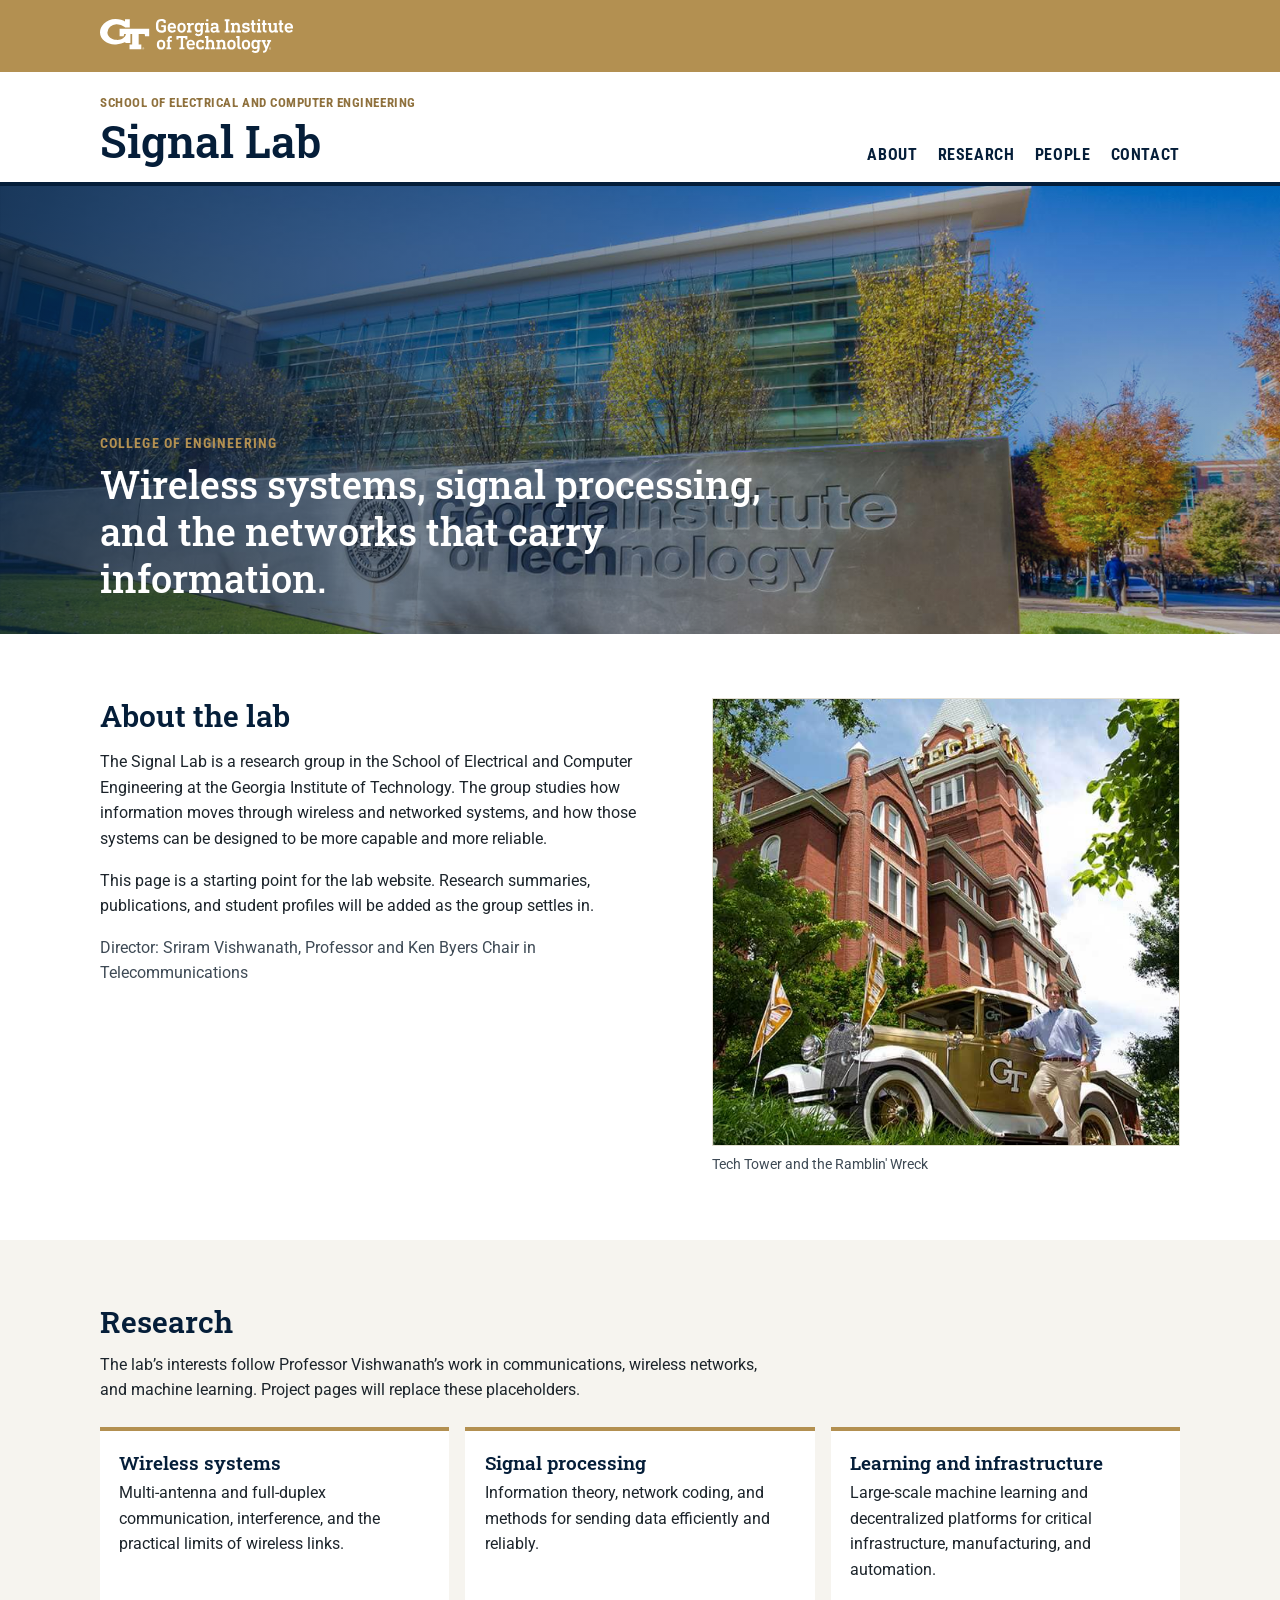
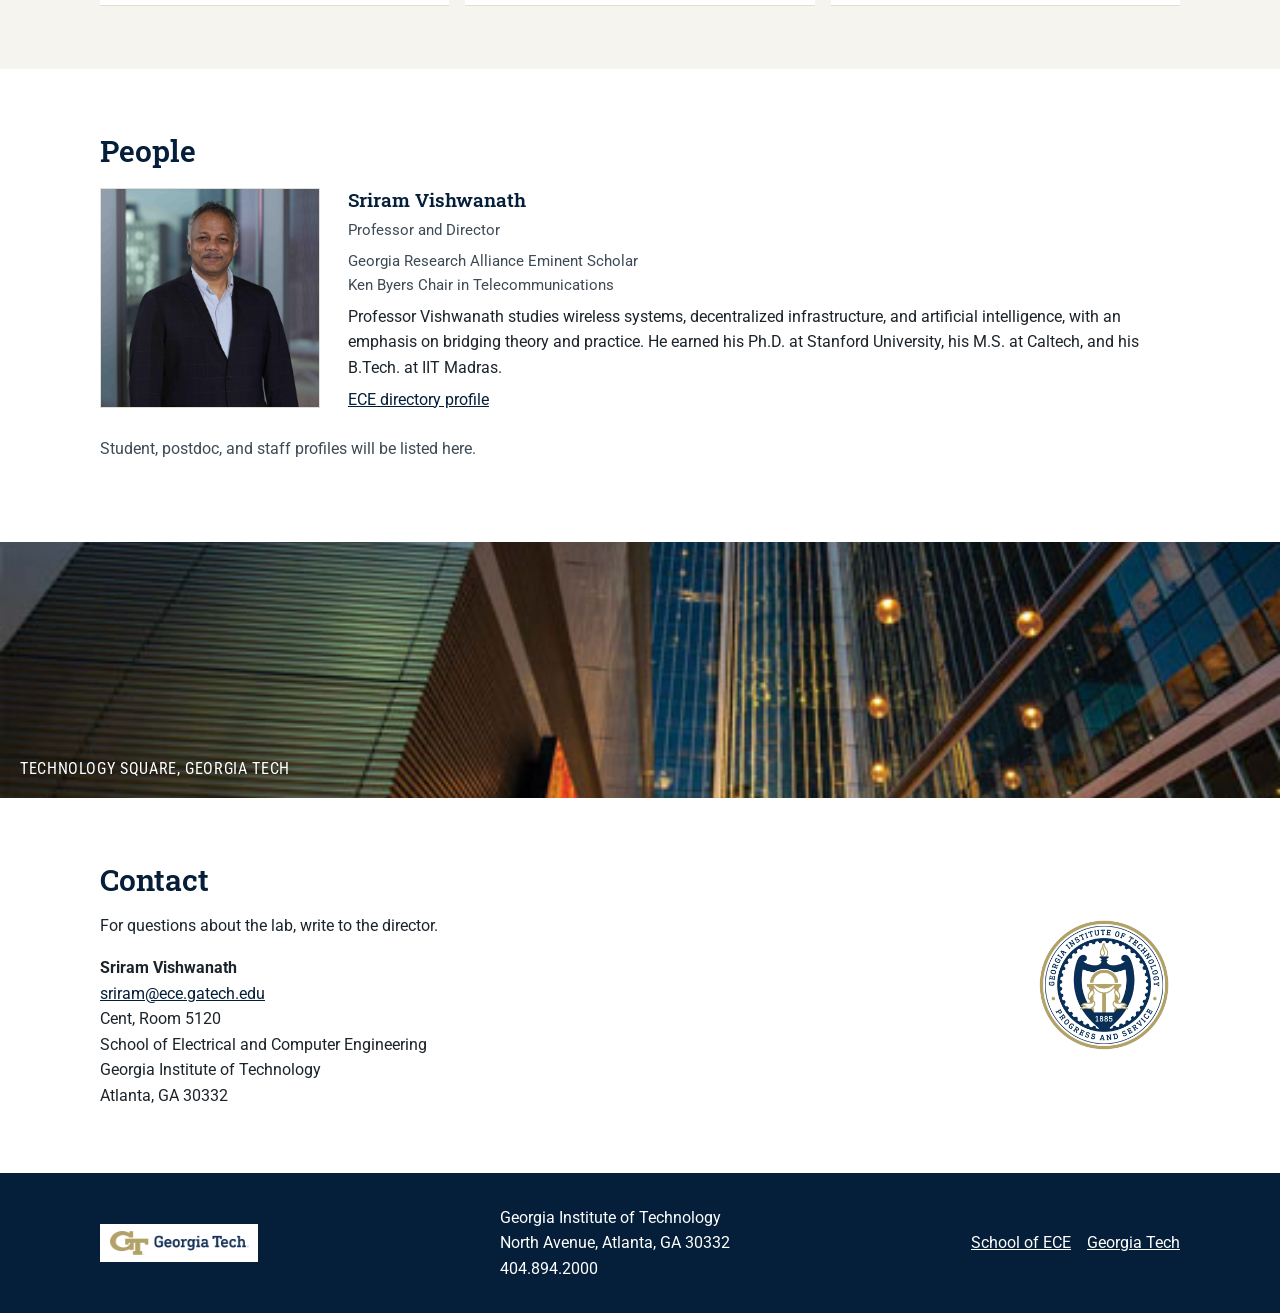
==== index.html @ 6a455de6 "Add a starter Signal Lab site with Georgia Tech branding. Co-authored-by: Cursor <cursoragent@cursor" ====
<!DOCTYPE html>
<html lang="en">
<head>
  <meta charset="utf-8">
  <meta name="viewport" content="width=device-width, initial-scale=1">
  <title>Signal Lab | Georgia Institute of Technology</title>
  <meta name="description" content="Signal Lab at the Georgia Institute of Technology School of Electrical and Computer Engineering, directed by Professor Sriram Vishwanath.">
  <link rel="icon" href="assets/gt-seal.png" type="image/png">
  <link rel="preconnect" href="https://fonts.googleapis.com">
  <link rel="preconnect" href="https://fonts.gstatic.com" crossorigin>
  <link href="https://fonts.googleapis.com/css2?family=Roboto+Condensed:wght@500;700&family=Roboto+Slab:wght@500;600&family=Roboto:wght@300;400;500;700&display=swap" rel="stylesheet">
  <link rel="stylesheet" href="styles.css">
</head>
<body>
  <a class="skip" href="#main">Skip to main content</a>

  <div class="brand-bar">
    <div class="wrap brand-bar-inner">
      <a class="brand-logo" href="https://www.gatech.edu/" rel="noopener">
        <img src="assets/gt-logo.svg" alt="Georgia Tech">
      </a>
    </div>
  </div>

  <header class="masthead">
    <div class="wrap masthead-inner">
      <div>
        <p class="unit">School of Electrical and Computer Engineering</p>
        <h1>Signal Lab</h1>
      </div>
      <nav aria-label="Primary">
        <ul>
          <li><a href="#about">About</a></li>
          <li><a href="#research">Research</a></li>
          <li><a href="#people">People</a></li>
          <li><a href="#contact">Contact</a></li>
        </ul>
      </nav>
    </div>
  </header>

  <main id="main">
    <section class="hero" aria-label="Campus">
      <img src="assets/visit-tech.png" alt="Georgia Institute of Technology campus sign in front of a glass academic building">
      <div class="hero-shade"></div>
      <div class="wrap hero-copy">
        <p class="eyebrow">College of Engineering</p>
        <p class="hero-lead">Wireless systems, signal processing, and the networks that carry information.</p>
      </div>
    </section>

    <section id="about" class="section">
      <div class="wrap split">
        <div>
          <h2>About the lab</h2>
          <p>The Signal Lab is a research group in the School of Electrical and Computer Engineering at the Georgia Institute of Technology. The group studies how information moves through wireless and networked systems, and how those systems can be designed to be more capable and more reliable.</p>
          <p>This page is a starting point for the lab website. Research summaries, publications, and student profiles will be added as the group settles in.</p>
          <p class="meta">Director: Sriram Vishwanath, Professor and Ken Byers Chair in Telecommunications</p>
        </div>
        <figure>
          <img src="assets/tech-tower.jpg" alt="Tech Tower and the Ramblin' Wreck on the Georgia Tech campus">
          <figcaption>Tech Tower and the Ramblin' Wreck</figcaption>
        </figure>
      </div>
    </section>

    <section id="research" class="section section-alt">
      <div class="wrap">
        <h2>Research</h2>
        <p class="lede">The lab’s interests follow Professor Vishwanath’s work in communications, wireless networks, and machine learning. Project pages will replace these placeholders.</p>
        <ul class="cards">
          <li>
            <h3>Wireless systems</h3>
            <p>Multi-antenna and full-duplex communication, interference, and the practical limits of wireless links.</p>
          </li>
          <li>
            <h3>Signal processing</h3>
            <p>Information theory, network coding, and methods for sending data efficiently and reliably.</p>
          </li>
          <li>
            <h3>Learning and infrastructure</h3>
            <p>Large-scale machine learning and decentralized platforms for critical infrastructure, manufacturing, and automation.</p>
          </li>
        </ul>
      </div>
    </section>

    <section id="people" class="section">
      <div class="wrap">
        <h2>People</h2>
        <article class="person">
          <img src="assets/sriram-vishwanath.jpg" alt="Headshot of Sriram Vishwanath">
          <div>
            <h3>Sriram Vishwanath</h3>
            <p class="role">Professor and Director</p>
            <p class="role">Georgia Research Alliance Eminent Scholar<br>Ken Byers Chair in Telecommunications</p>
            <p>Professor Vishwanath studies wireless systems, decentralized infrastructure, and artificial intelligence, with an emphasis on bridging theory and practice. He earned his Ph.D. at Stanford University, his M.S. at Caltech, and his B.Tech. at IIT Madras.</p>
            <p><a href="https://ece.gatech.edu/directory/sriram-vishwanath">ECE directory profile</a></p>
          </div>
        </article>
        <p class="note">Student, postdoc, and staff profiles will be listed here.</p>
      </div>
    </section>

    <section class="campus-band" aria-label="Tech Square">
      <img src="assets/tech-square.jpg" alt="Evening view of Technology Square on the Georgia Tech campus">
      <p>Technology Square, Georgia Tech</p>
    </section>

    <section id="contact" class="section">
      <div class="wrap contact-grid">
        <div>
          <h2>Contact</h2>
          <p>For questions about the lab, write to the director.</p>
          <address>
            <strong>Sriram Vishwanath</strong><br>
            <a href="mailto:sriram@ece.gatech.edu">sriram@ece.gatech.edu</a><br>
            Cent, Room 5120<br>
            School of Electrical and Computer Engineering<br>
            Georgia Institute of Technology<br>
            Atlanta, GA 30332
          </address>
        </div>
        <img class="seal" src="assets/gt-seal.png" alt="Seal of the Georgia Institute of Technology">
      </div>
    </section>
  </main>

  <footer>
    <div class="wrap footer-inner">
      <a href="https://www.gatech.edu/" rel="noopener">
        <img class="footer-logo" src="assets/gatech-color-logo.png" alt="Georgia Tech">
      </a>
      <p>Georgia Institute of Technology<br>North Avenue, Atlanta, GA 30332<br>404.894.2000</p>
      <p class="footer-links">
        <a href="https://ece.gatech.edu/">School of ECE</a>
        <a href="https://www.gatech.edu/">Georgia Tech</a>
      </p>
    </div>
  </footer>
</body>
</html>
---- styles.css ----
:root {
  --gold: #b39051;
  --gold-dark: #8f713d;
  --navy: #051e39;
  --ink: #1c242b;
  --muted: #3e4a55;
  --line: #e4dfd4;
  --paper: #f6f4ef;
  --white: #ffffff;
  --max: 1080px;
}

* { box-sizing: border-box; }

html { scroll-behavior: smooth; }

body {
  margin: 0;
  color: var(--ink);
  background: var(--white);
  font-family: Roboto, "Helvetica Neue", Arial, sans-serif;
  font-weight: 400;
  line-height: 1.6;
}

img { max-width: 100%; display: block; }

a { color: var(--navy); }

a:hover { color: var(--gold-dark); }

.skip {
  position: absolute;
  left: 1rem;
  top: -4rem;
  background: var(--white);
  color: var(--navy);
  padding: 0.5rem 0.75rem;
  z-index: 10;
}

.skip:focus { top: 0.5rem; }

.wrap {
  width: min(var(--max), calc(100% - 2.5rem));
  margin-inline: auto;
}

.brand-bar {
  background: var(--gold);
}

.brand-bar-inner {
  display: flex;
  align-items: center;
  min-height: 4.5rem;
}

.brand-logo img {
  height: 2.15rem;
  width: auto;
}

.masthead {
  background: var(--white);
  border-bottom: 4px solid var(--navy);
}

.masthead-inner {
  display: flex;
  justify-content: space-between;
  align-items: flex-end;
  gap: 1.5rem;
  padding: 1.25rem 0 0;
}

.unit {
  margin: 0;
  color: var(--gold-dark);
  font-family: "Roboto Condensed", Roboto, sans-serif;
  font-weight: 700;
  letter-spacing: 0.04em;
  text-transform: uppercase;
  font-size: 0.82rem;
}

h1, h2, h3 {
  font-family: "Roboto Slab", Georgia, serif;
  font-weight: 600;
  line-height: 1.2;
  color: var(--navy);
}

h1 {
  margin: 0.15rem 0 0.85rem;
  font-size: clamp(2rem, 4vw, 2.75rem);
}

nav ul {
  display: flex;
  flex-wrap: wrap;
  gap: 0.25rem 1.25rem;
  list-style: none;
  margin: 0;
  padding: 0;
}

nav a {
  display: inline-block;
  padding: 0.85rem 0 0.7rem;
  color: var(--navy);
  font-family: "Roboto Condensed", Roboto, sans-serif;
  font-weight: 700;
  letter-spacing: 0.04em;
  text-transform: uppercase;
  text-decoration: none;
  border-bottom: 3px solid transparent;
}

nav a:hover,
nav a:focus-visible {
  color: var(--navy);
  border-bottom-color: var(--gold);
}

.hero {
  position: relative;
  min-height: 22rem;
  background: var(--navy);
  color: var(--white);
}

.hero img {
  width: 100%;
  height: 28rem;
  object-fit: cover;
  object-position: center 60%;
}

.hero-shade {
  position: absolute;
  inset: 0;
  background: linear-gradient(90deg, rgba(5, 30, 57, 0.82) 0%, rgba(5, 30, 57, 0.28) 70%);
}

.hero-copy {
  position: absolute;
  left: 0;
  right: 0;
  bottom: 2rem;
  color: var(--white);
}

.eyebrow,
.hero-lead {
  margin: 0;
}

.eyebrow {
  font-family: "Roboto Condensed", Roboto, sans-serif;
  font-weight: 700;
  letter-spacing: 0.08em;
  text-transform: uppercase;
  color: var(--gold);
  font-size: 0.85rem;
}

.hero-lead {
  max-width: 18em;
  margin-top: 0.4rem;
  font-family: "Roboto Slab", Georgia, serif;
  font-size: clamp(1.6rem, 3vw, 2.35rem);
  font-weight: 500;
  line-height: 1.25;
}

.section { padding: 4rem 0; }

.section-alt { background: var(--paper); }

h2 { margin: 0 0 0.75rem; font-size: 1.85rem; }

.lede { max-width: 42rem; margin-top: 0; }

.split {
  display: grid;
  grid-template-columns: 1.1fr 0.9fr;
  gap: 2.5rem;
  align-items: start;
}

figure { margin: 0; }

figure img {
  width: 100%;
  height: 28rem;
  object-fit: cover;
  object-position: center 72%;
  border: 1px solid var(--line);
}

figcaption,
.meta,
.note,
.role {
  color: var(--muted);
}

figcaption {
  margin-top: 0.45rem;
  font-size: 0.9rem;
}

.cards {
  display: grid;
  grid-template-columns: repeat(3, 1fr);
  gap: 1rem;
  margin: 1.5rem 0 0;
  padding: 0;
  list-style: none;
}

.cards li {
  background: var(--white);
  border-top: 4px solid var(--gold);
  padding: 1.25rem 1.2rem 1.4rem;
  box-shadow: 0 1px 0 var(--line);
}

.cards h3,
.person h3 {
  margin: 0 0 0.4rem;
  font-size: 1.2rem;
}

.cards p,
.person p { margin: 0.4rem 0 0; }

.person {
  display: grid;
  grid-template-columns: 220px 1fr;
  gap: 1.75rem;
  align-items: start;
  margin-top: 1.25rem;
}

.person img {
  width: 100%;
  aspect-ratio: 1;
  object-fit: cover;
  object-position: center top;
  border: 1px solid var(--line);
}

.role { margin: 0; font-size: 0.95rem; }

.note { margin-top: 1.5rem; }

.campus-band {
  position: relative;
  background: var(--navy);
}

.campus-band img {
  width: 100%;
  height: 16rem;
  object-fit: cover;
  object-position: center;
}

.campus-band p {
  position: absolute;
  left: 1.25rem;
  bottom: 1rem;
  margin: 0;
  color: var(--white);
  font-family: "Roboto Condensed", Roboto, sans-serif;
  letter-spacing: 0.04em;
  text-transform: uppercase;
  text-shadow: 0 1px 8px rgba(0, 0, 0, 0.45);
}

.contact-grid {
  display: grid;
  grid-template-columns: 1fr auto;
  gap: 2rem;
  align-items: center;
}

address {
  font-style: normal;
  margin-top: 1rem;
}

.seal {
  width: 9.5rem;
  height: auto;
}

footer {
  background: var(--navy);
  color: var(--white);
  padding: 2rem 0;
}

.footer-inner {
  display: flex;
  flex-wrap: wrap;
  justify-content: space-between;
  gap: 1.5rem 2rem;
  align-items: center;
}

.footer-logo {
  height: 2.4rem;
  width: auto;
  background: var(--white);
  padding: 0.45rem 0.6rem;
}

footer p { margin: 0; }

footer a { color: var(--white); }

.footer-links {
  display: flex;
  gap: 1rem;
}

@media (max-width: 800px) {
  .masthead-inner,
  .split,
  .person,
  .contact-grid,
  .cards {
    grid-template-columns: 1fr;
    display: grid;
  }

  .masthead-inner { align-items: start; }

  .hero img { height: 22rem; }

  .hero-shade {
    background: linear-gradient(180deg, rgba(5, 30, 57, 0.15), rgba(5, 30, 57, 0.82));
  }

  .seal { width: 7rem; }
}
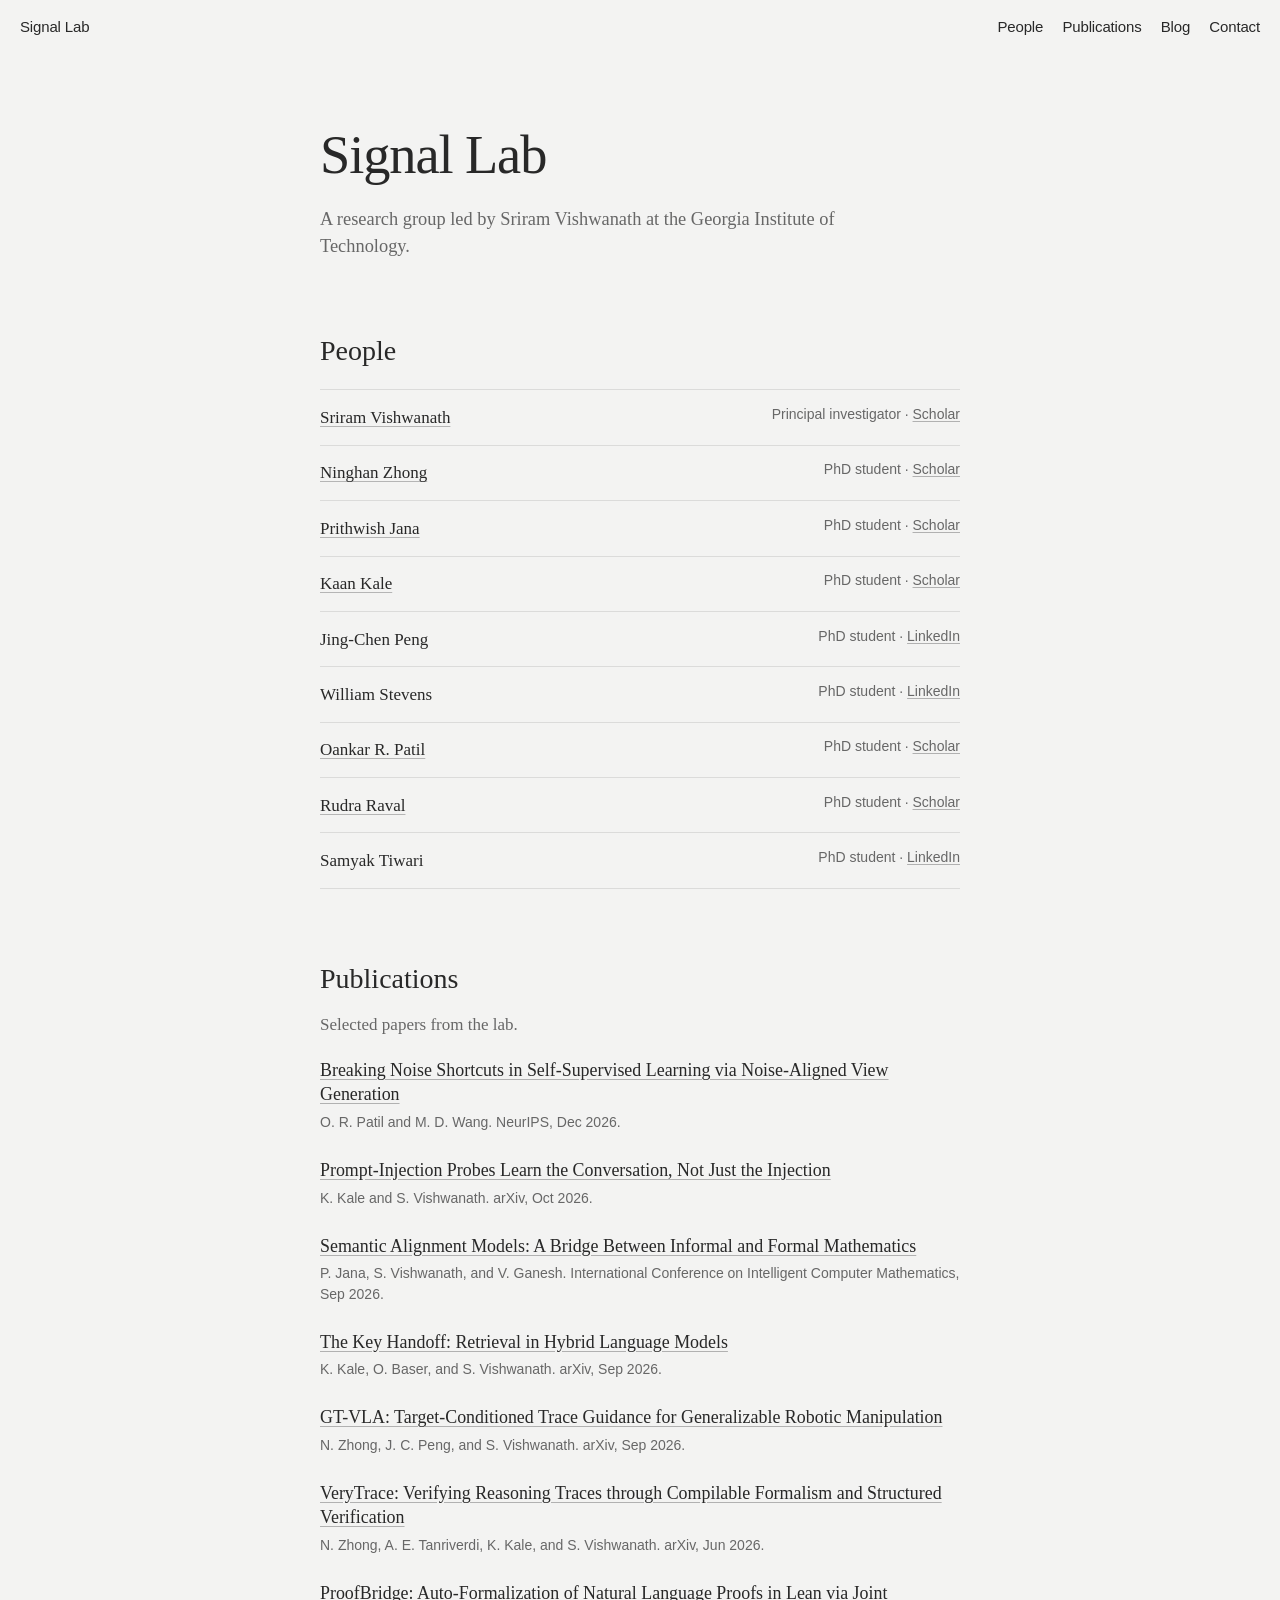
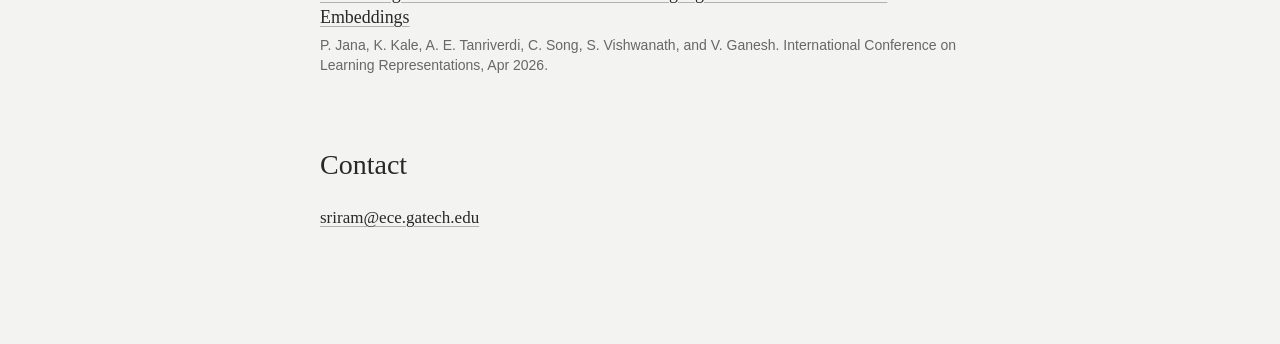
==== commit b2f0246e: "Update site design, people, publications, and add blog page" ====
--- a/index.html
+++ b/index.html
@@ -3,140 +3,106 @@
 <head>
   <meta charset="utf-8">
   <meta name="viewport" content="width=device-width, initial-scale=1">
-  <title>Signal Lab | Georgia Institute of Technology</title>
-  <meta name="description" content="Signal Lab at the Georgia Institute of Technology School of Electrical and Computer Engineering, directed by Professor Sriram Vishwanath.">
-  <link rel="icon" href="assets/gt-seal.png" type="image/png">
-  <link rel="preconnect" href="https://fonts.googleapis.com">
-  <link rel="preconnect" href="https://fonts.gstatic.com" crossorigin>
-  <link href="https://fonts.googleapis.com/css2?family=Roboto+Condensed:wght@500;700&family=Roboto+Slab:wght@500;600&family=Roboto:wght@300;400;500;700&display=swap" rel="stylesheet">
+  <title>Signal Lab</title>
+  <meta name="description" content="Signal Lab, led by Sriram Vishwanath at Georgia Tech.">
   <link rel="stylesheet" href="styles.css">
 </head>
 <body>
-  <a class="skip" href="#main">Skip to main content</a>
-
-  <div class="brand-bar">
-    <div class="wrap brand-bar-inner">
-      <a class="brand-logo" href="https://www.gatech.edu/" rel="noopener">
-        <img src="assets/gt-logo.svg" alt="Georgia Tech">
-      </a>
-    </div>
-  </div>
-
-  <header class="masthead">
-    <div class="wrap masthead-inner">
-      <div>
-        <p class="unit">School of Electrical and Computer Engineering</p>
-        <h1>Signal Lab</h1>
-      </div>
-      <nav aria-label="Primary">
-        <ul>
-          <li><a href="#about">About</a></li>
-          <li><a href="#research">Research</a></li>
-          <li><a href="#people">People</a></li>
-          <li><a href="#contact">Contact</a></li>
-        </ul>
-      </nav>
-    </div>
+  <header>
+    <a class="mark" href="#top">Signal Lab</a>
+    <nav aria-label="Primary">
+      <a href="#people">People</a>
+      <a href="#publications">Publications</a>
+      <a href="blog/">Blog</a>
+      <a href="#contact">Contact</a>
+    </nav>
   </header>
 
-  <main id="main">
-    <section class="hero" aria-label="Campus">
-      <img src="assets/visit-tech.png" alt="Georgia Institute of Technology campus sign in front of a glass academic building">
-      <div class="hero-shade"></div>
-      <div class="wrap hero-copy">
-        <p class="eyebrow">College of Engineering</p>
-        <p class="hero-lead">Wireless systems, signal processing, and the networks that carry information.</p>
-      </div>
+  <main id="top">
+    <h1>Signal Lab</h1>
+    <p class="lede">A research group led by Sriram Vishwanath at the Georgia Institute of Technology.</p>
+
+    <section id="people">
+      <h2>People</h2>
+      <ul class="people">
+        <li>
+          <a class="name" href="https://ece.gatech.edu/directory/sriram-vishwanath">Sriram Vishwanath</a>
+          <span class="meta">Principal investigator · <a href="https://scholar.google.com/citations?user=SOB-2hQAAAAJ&amp;hl=en">Scholar</a></span>
+        </li>
+        <li>
+          <a class="name" href="https://ivaniz.github.io/">Ninghan Zhong</a>
+          <span class="meta">PhD student · <a href="https://scholar.google.com/citations?user=8zyHdjoAAAAJ&amp;hl=en">Scholar</a></span>
+        </li>
+        <li>
+          <a class="name" href="https://jprithwish.github.io/">Prithwish Jana</a>
+          <span class="meta">PhD student · <a href="https://scholar.google.com/citations?user=CAd9KDQAAAAJ&amp;hl=en">Scholar</a></span>
+        </li>
+        <li>
+          <a class="name" href="https://kaan-kale.github.io/">Kaan Kale</a>
+          <span class="meta">PhD student · <a href="https://scholar.google.com/citations?user=oGQHjioAAAAJ&amp;hl=en">Scholar</a></span>
+        </li>
+        <li>
+          <span class="name">Jing-Chen Peng</span>
+          <span class="meta">PhD student · <a href="https://www.linkedin.com/in/jing-chen-peng-711710169/">LinkedIn</a></span>
+        </li>
+        <li>
+          <span class="name">William Stevens</span>
+          <span class="meta">PhD student · <a href="https://www.linkedin.com/in/william-h-stevens/">LinkedIn</a></span>
+        </li>
+        <li>
+          <a class="name" href="https://opatil31.github.io/">Oankar R. Patil</a>
+          <span class="meta">PhD student · <a href="https://scholar.google.com/citations?user=KTRg3uEAAAAJ&amp;hl=en">Scholar</a></span>
+        </li>
+        <li>
+          <a class="name" href="https://rudraravl.github.io/">Rudra Raval</a>
+          <span class="meta">PhD student · <a href="https://scholar.google.com/citations?user=q7WLjHUAAAAJ&amp;hl=en">Scholar</a></span>
+        </li>
+        <li>
+          <span class="name">Samyak Tiwari</span>
+          <span class="meta">PhD student · <a href="https://www.linkedin.com/in/tiwari081/">LinkedIn</a></span>
+        </li>
+      </ul>
     </section>
 
-    <section id="about" class="section">
-      <div class="wrap split">
-        <div>
-          <h2>About the lab</h2>
-          <p>The Signal Lab is a research group in the School of Electrical and Computer Engineering at the Georgia Institute of Technology. The group studies how information moves through wireless and networked systems, and how those systems can be designed to be more capable and more reliable.</p>
-          <p>This page is a starting point for the lab website. Research summaries, publications, and student profiles will be added as the group settles in.</p>
-          <p class="meta">Director: Sriram Vishwanath, Professor and Ken Byers Chair in Telecommunications</p>
-        </div>
-        <figure>
-          <img src="assets/tech-tower.jpg" alt="Tech Tower and the Ramblin' Wreck on the Georgia Tech campus">
-          <figcaption>Tech Tower and the Ramblin' Wreck</figcaption>
-        </figure>
-      </div>
+    <section id="publications">
+      <h2>Publications</h2>
+      <p class="note">Selected papers from the lab.</p>
+      <ul class="papers">
+        <li>
+          <a href="https://opatil31.github.io/assets/papers/seana-neurips-2026.pdf">Breaking Noise Shortcuts in Self-Supervised Learning via Noise-Aligned View Generation</a>
+          <p>O. R. Patil and M. D. Wang. NeurIPS, Dec 2026.</p>
+        </li>
+        <li>
+          <a href="https://arxiv.org/abs/2610.18408">Prompt-Injection Probes Learn the Conversation, Not Just the Injection</a>
+          <p>K. Kale and S. Vishwanath. arXiv, Oct 2026.</p>
+        </li>
+        <li>
+          <a href="https://link.springer.com/chapter/10.1007/978-3-032-38214-6_1">Semantic Alignment Models: A Bridge Between Informal and Formal Mathematics</a>
+          <p>P. Jana, S. Vishwanath, and V. Ganesh. International Conference on Intelligent Computer Mathematics, Sep 2026.</p>
+        </li>
+        <li>
+          <a href="https://arxiv.org/abs/2609.32942">The Key Handoff: Retrieval in Hybrid Language Models</a>
+          <p>K. Kale, O. Baser, and S. Vishwanath. arXiv, Sep 2026.</p>
+        </li>
+        <li>
+          <a href="https://arxiv.org/abs/2609.31904">GT-VLA: Target-Conditioned Trace Guidance for Generalizable Robotic Manipulation</a>
+          <p>N. Zhong, J. C. Peng, and S. Vishwanath. arXiv, Sep 2026.</p>
+        </li>
+        <li>
+          <a href="https://arxiv.org/abs/2606.24124">VeryTrace: Verifying Reasoning Traces through Compilable Formalism and Structured Verification</a>
+          <p>N. Zhong, A. E. Tanriverdi, K. Kale, and S. Vishwanath. arXiv, Jun 2026.</p>
+        </li>
+        <li>
+          <a href="https://proceedings.iclr.cc/paper_files/paper/2026/hash/16f5b8d916f13534d11c50adf60914e4-Abstract-Conference.html">ProofBridge: Auto-Formalization of Natural Language Proofs in Lean via Joint Embeddings</a>
+          <p>P. Jana, K. Kale, A. E. Tanriverdi, C. Song, S. Vishwanath, and V. Ganesh. International Conference on Learning Representations, Apr 2026.</p>
+        </li>
+      </ul>
     </section>
 
-    <section id="research" class="section section-alt">
-      <div class="wrap">
-        <h2>Research</h2>
-        <p class="lede">The lab’s interests follow Professor Vishwanath’s work in communications, wireless networks, and machine learning. Project pages will replace these placeholders.</p>
-        <ul class="cards">
-          <li>
-            <h3>Wireless systems</h3>
-            <p>Multi-antenna and full-duplex communication, interference, and the practical limits of wireless links.</p>
-          </li>
-          <li>
-            <h3>Signal processing</h3>
-            <p>Information theory, network coding, and methods for sending data efficiently and reliably.</p>
-          </li>
-          <li>
-            <h3>Learning and infrastructure</h3>
-            <p>Large-scale machine learning and decentralized platforms for critical infrastructure, manufacturing, and automation.</p>
-          </li>
-        </ul>
-      </div>
-    </section>
-
-    <section id="people" class="section">
-      <div class="wrap">
-        <h2>People</h2>
-        <article class="person">
-          <img src="assets/sriram-vishwanath.jpg" alt="Headshot of Sriram Vishwanath">
-          <div>
-            <h3>Sriram Vishwanath</h3>
-            <p class="role">Professor and Director</p>
-            <p class="role">Georgia Research Alliance Eminent Scholar<br>Ken Byers Chair in Telecommunications</p>
-            <p>Professor Vishwanath studies wireless systems, decentralized infrastructure, and artificial intelligence, with an emphasis on bridging theory and practice. He earned his Ph.D. at Stanford University, his M.S. at Caltech, and his B.Tech. at IIT Madras.</p>
-            <p><a href="https://ece.gatech.edu/directory/sriram-vishwanath">ECE directory profile</a></p>
-          </div>
-        </article>
-        <p class="note">Student, postdoc, and staff profiles will be listed here.</p>
-      </div>
-    </section>
-
-    <section class="campus-band" aria-label="Tech Square">
-      <img src="assets/tech-square.jpg" alt="Evening view of Technology Square on the Georgia Tech campus">
-      <p>Technology Square, Georgia Tech</p>
-    </section>
-
-    <section id="contact" class="section">
-      <div class="wrap contact-grid">
-        <div>
-          <h2>Contact</h2>
-          <p>For questions about the lab, write to the director.</p>
-          <address>
-            <strong>Sriram Vishwanath</strong><br>
-            <a href="mailto:sriram@ece.gatech.edu">sriram@ece.gatech.edu</a><br>
-            Cent, Room 5120<br>
-            School of Electrical and Computer Engineering<br>
-            Georgia Institute of Technology<br>
-            Atlanta, GA 30332
-          </address>
-        </div>
-        <img class="seal" src="assets/gt-seal.png" alt="Seal of the Georgia Institute of Technology">
-      </div>
+    <section id="contact">
+      <h2>Contact</h2>
+      <p><a href="mailto:sriram@ece.gatech.edu">sriram@ece.gatech.edu</a></p>
     </section>
   </main>
-
-  <footer>
-    <div class="wrap footer-inner">
-      <a href="https://www.gatech.edu/" rel="noopener">
-        <img class="footer-logo" src="assets/gatech-color-logo.png" alt="Georgia Tech">
-      </a>
-      <p>Georgia Institute of Technology<br>North Avenue, Atlanta, GA 30332<br>404.894.2000</p>
-      <p class="footer-links">
-        <a href="https://ece.gatech.edu/">School of ECE</a>
-        <a href="https://www.gatech.edu/">Georgia Tech</a>
-      </p>
-    </div>
-  </footer>
 </body>
 </html>
--- a/styles.css
+++ b/styles.css
@@ -1,13 +1,9 @@
 :root {
-  --gold: #b39051;
-  --gold-dark: #8f713d;
-  --navy: #051e39;
-  --ink: #1c242b;
-  --muted: #3e4a55;
-  --line: #e4dfd4;
-  --paper: #f6f4ef;
-  --white: #ffffff;
-  --max: 1080px;
+  --bg: #f3f3f2;
+  --ink: #282828;
+  --muted: #676767;
+  --faint: #969696;
+  --max: 40rem;
 }
 
 * { box-sizing: border-box; }
@@ -16,334 +12,203 @@
 
 body {
   margin: 0;
-  color: var(--ink);
-  background: var(--white);
-  font-family: Roboto, "Helvetica Neue", Arial, sans-serif;
-  font-weight: 400;
+  min-height: 100vh;
+  background: var(--bg);
+  color: var(--ink);
+  font-family: "Iowan Old Style", "Palatino Linotype", Palatino, Georgia, serif;
+  font-size: 17px;
   line-height: 1.6;
 }
 
-img { max-width: 100%; display: block; }
-
-a { color: var(--navy); }
-
-a:hover { color: var(--gold-dark); }
-
-.skip {
-  position: absolute;
-  left: 1rem;
-  top: -4rem;
-  background: var(--white);
-  color: var(--navy);
-  padding: 0.5rem 0.75rem;
-  z-index: 10;
-}
-
-.skip:focus { top: 0.5rem; }
-
-.wrap {
-  width: min(var(--max), calc(100% - 2.5rem));
-  margin-inline: auto;
-}
-
-.brand-bar {
-  background: var(--gold);
-}
-
-.brand-bar-inner {
+header {
+  position: sticky;
+  top: 0;
+  z-index: 2;
   display: flex;
   align-items: center;
-  min-height: 4.5rem;
-}
-
-.brand-logo img {
-  height: 2.15rem;
-  width: auto;
-}
-
-.masthead {
-  background: var(--white);
-  border-bottom: 4px solid var(--navy);
-}
-
-.masthead-inner {
+  justify-content: space-between;
+  height: 54px;
+  padding: 0 1.25rem;
+  background: var(--bg);
+}
+
+.mark,
+nav a {
+  font-family: -apple-system, BlinkMacSystemFont, "Segoe UI", sans-serif;
+  font-size: 15px;
+  font-weight: 400;
+  letter-spacing: -0.01em;
+  color: var(--ink);
+  text-decoration: none;
+}
+
+nav {
+  display: flex;
+  gap: 1.2rem;
+}
+
+nav a:hover { color: var(--muted); }
+
+nav a.current {
+  text-decoration: underline;
+  text-decoration-color: color-mix(in srgb, var(--faint) 75%, transparent);
+  text-underline-offset: 0.25em;
+}
+
+main {
+  width: min(var(--max), calc(100% - 2.5rem));
+  margin: 0 auto;
+  padding: 4.5rem 0 6rem;
+}
+
+h1 {
+  margin: 0;
+  font-size: clamp(2.4rem, 6vw, 3.4rem);
+  font-weight: 400;
+  letter-spacing: -0.02em;
+  line-height: 1.1;
+}
+
+.lede {
+  margin: 1.25rem 0 0;
+  max-width: 36rem;
+  color: var(--muted);
+  font-size: 1.15rem;
+  line-height: 1.5;
+}
+
+section { margin-top: 4.5rem; }
+
+h2 {
+  margin: 0 0 1.25rem;
+  font-size: 1.75rem;
+  font-weight: 400;
+  line-height: 1.3;
+}
+
+.note {
+  margin: -0.4rem 0 1.25rem;
+  color: var(--muted);
+}
+
+.people,
+.papers {
+  list-style: none;
+  margin: 0;
+  padding: 0;
+}
+
+.people li {
   display: flex;
   justify-content: space-between;
-  align-items: flex-end;
   gap: 1.5rem;
-  padding: 1.25rem 0 0;
-}
-
-.unit {
-  margin: 0;
-  color: var(--gold-dark);
-  font-family: "Roboto Condensed", Roboto, sans-serif;
-  font-weight: 700;
-  letter-spacing: 0.04em;
-  text-transform: uppercase;
-  font-size: 0.82rem;
-}
-
-h1, h2, h3 {
-  font-family: "Roboto Slab", Georgia, serif;
-  font-weight: 600;
-  line-height: 1.2;
-  color: var(--navy);
-}
-
-h1 {
-  margin: 0.15rem 0 0.85rem;
-  font-size: clamp(2rem, 4vw, 2.75rem);
-}
-
-nav ul {
-  display: flex;
-  flex-wrap: wrap;
-  gap: 0.25rem 1.25rem;
+  padding: 0.85rem 0;
+  border-top: 1px solid color-mix(in srgb, var(--ink) 12%, var(--bg));
+}
+
+.people li:last-child {
+  border-bottom: 1px solid color-mix(in srgb, var(--ink) 12%, var(--bg));
+}
+
+.people .name {
+  color: var(--ink);
+  text-decoration: none;
+}
+
+.people a.name {
+  text-decoration: underline;
+  text-decoration-color: color-mix(in srgb, var(--faint) 65%, transparent);
+  text-underline-offset: 0.18em;
+}
+
+.people a.name:hover { color: var(--muted); }
+
+.people .meta a {
+  color: inherit;
+  text-decoration: underline;
+  text-decoration-color: color-mix(in srgb, var(--faint) 70%, transparent);
+  text-underline-offset: 0.16em;
+}
+
+.people .meta a:hover { color: var(--ink); }
+
+.people .meta,
+.papers p {
+  color: var(--muted);
+  font-family: -apple-system, BlinkMacSystemFont, "Segoe UI", sans-serif;
+  font-size: 14px;
+  line-height: 1.45;
+}
+
+.papers li { margin: 0 0 1.6rem; }
+
+.papers a,
+.papers .title {
+  display: block;
+  color: var(--ink);
+  font-size: 1.12rem;
+  line-height: 1.35;
+  text-decoration: underline;
+  text-decoration-color: color-mix(in srgb, var(--faint) 70%, transparent);
+  text-underline-offset: 0.16em;
+}
+
+.papers .title { text-decoration: none; }
+
+.papers a:hover { color: var(--muted); }
+
+.papers p { margin: 0.35rem 0 0; }
+
+.posts {
   list-style: none;
   margin: 0;
   padding: 0;
 }
 
-nav a {
-  display: inline-block;
-  padding: 0.85rem 0 0.7rem;
-  color: var(--navy);
-  font-family: "Roboto Condensed", Roboto, sans-serif;
-  font-weight: 700;
-  letter-spacing: 0.04em;
-  text-transform: uppercase;
-  text-decoration: none;
-  border-bottom: 3px solid transparent;
-}
-
-nav a:hover,
-nav a:focus-visible {
-  color: var(--navy);
-  border-bottom-color: var(--gold);
-}
-
-.hero {
-  position: relative;
-  min-height: 22rem;
-  background: var(--navy);
-  color: var(--white);
-}
-
-.hero img {
-  width: 100%;
-  height: 28rem;
-  object-fit: cover;
-  object-position: center 60%;
-}
-
-.hero-shade {
-  position: absolute;
-  inset: 0;
-  background: linear-gradient(90deg, rgba(5, 30, 57, 0.82) 0%, rgba(5, 30, 57, 0.28) 70%);
-}
-
-.hero-copy {
-  position: absolute;
-  left: 0;
-  right: 0;
-  bottom: 2rem;
-  color: var(--white);
-}
-
-.eyebrow,
-.hero-lead {
-  margin: 0;
-}
-
-.eyebrow {
-  font-family: "Roboto Condensed", Roboto, sans-serif;
-  font-weight: 700;
-  letter-spacing: 0.08em;
-  text-transform: uppercase;
-  color: var(--gold);
-  font-size: 0.85rem;
-}
-
-.hero-lead {
-  max-width: 18em;
-  margin-top: 0.4rem;
-  font-family: "Roboto Slab", Georgia, serif;
-  font-size: clamp(1.6rem, 3vw, 2.35rem);
-  font-weight: 500;
-  line-height: 1.25;
-}
-
-.section { padding: 4rem 0; }
-
-.section-alt { background: var(--paper); }
-
-h2 { margin: 0 0 0.75rem; font-size: 1.85rem; }
-
-.lede { max-width: 42rem; margin-top: 0; }
-
-.split {
-  display: grid;
-  grid-template-columns: 1.1fr 0.9fr;
-  gap: 2.5rem;
-  align-items: start;
-}
-
-figure { margin: 0; }
-
-figure img {
-  width: 100%;
-  height: 28rem;
-  object-fit: cover;
-  object-position: center 72%;
-  border: 1px solid var(--line);
-}
-
-figcaption,
-.meta,
-.note,
-.role {
-  color: var(--muted);
-}
-
-figcaption {
-  margin-top: 0.45rem;
-  font-size: 0.9rem;
-}
-
-.cards {
-  display: grid;
-  grid-template-columns: repeat(3, 1fr);
-  gap: 1rem;
-  margin: 1.5rem 0 0;
-  padding: 0;
-  list-style: none;
-}
-
-.cards li {
-  background: var(--white);
-  border-top: 4px solid var(--gold);
-  padding: 1.25rem 1.2rem 1.4rem;
-  box-shadow: 0 1px 0 var(--line);
-}
-
-.cards h3,
-.person h3 {
-  margin: 0 0 0.4rem;
-  font-size: 1.2rem;
-}
-
-.cards p,
-.person p { margin: 0.4rem 0 0; }
-
-.person {
-  display: grid;
-  grid-template-columns: 220px 1fr;
-  gap: 1.75rem;
-  align-items: start;
-  margin-top: 1.25rem;
-}
-
-.person img {
-  width: 100%;
-  aspect-ratio: 1;
-  object-fit: cover;
-  object-position: center top;
-  border: 1px solid var(--line);
-}
-
-.role { margin: 0; font-size: 0.95rem; }
-
-.note { margin-top: 1.5rem; }
-
-.campus-band {
-  position: relative;
-  background: var(--navy);
-}
-
-.campus-band img {
-  width: 100%;
-  height: 16rem;
-  object-fit: cover;
-  object-position: center;
-}
-
-.campus-band p {
-  position: absolute;
-  left: 1.25rem;
-  bottom: 1rem;
-  margin: 0;
-  color: var(--white);
-  font-family: "Roboto Condensed", Roboto, sans-serif;
-  letter-spacing: 0.04em;
-  text-transform: uppercase;
-  text-shadow: 0 1px 8px rgba(0, 0, 0, 0.45);
-}
-
-.contact-grid {
-  display: grid;
-  grid-template-columns: 1fr auto;
-  gap: 2rem;
-  align-items: center;
-}
-
-address {
-  font-style: normal;
-  margin-top: 1rem;
-}
-
-.seal {
-  width: 9.5rem;
-  height: auto;
-}
-
-footer {
-  background: var(--navy);
-  color: var(--white);
-  padding: 2rem 0;
-}
-
-.footer-inner {
-  display: flex;
-  flex-wrap: wrap;
-  justify-content: space-between;
-  gap: 1.5rem 2rem;
-  align-items: center;
-}
-
-.footer-logo {
-  height: 2.4rem;
-  width: auto;
-  background: var(--white);
-  padding: 0.45rem 0.6rem;
-}
-
-footer p { margin: 0; }
-
-footer a { color: var(--white); }
-
-.footer-links {
-  display: flex;
-  gap: 1rem;
-}
-
-@media (max-width: 800px) {
-  .masthead-inner,
-  .split,
-  .person,
-  .contact-grid,
-  .cards {
-    grid-template-columns: 1fr;
-    display: grid;
-  }
-
-  .masthead-inner { align-items: start; }
-
-  .hero img { height: 22rem; }
-
-  .hero-shade {
-    background: linear-gradient(180deg, rgba(5, 30, 57, 0.15), rgba(5, 30, 57, 0.82));
-  }
-
-  .seal { width: 7rem; }
-}
+.posts li {
+  padding: 1.15rem 0;
+  border-top: 1px solid color-mix(in srgb, var(--ink) 12%, var(--bg));
+}
+
+.posts li:last-child {
+  border-bottom: 1px solid color-mix(in srgb, var(--ink) 12%, var(--bg));
+}
+
+.posts a {
+  display: block;
+  color: var(--ink);
+  font-size: 1.18rem;
+  line-height: 1.35;
+  text-decoration: underline;
+  text-decoration-color: color-mix(in srgb, var(--faint) 70%, transparent);
+  text-underline-offset: 0.16em;
+}
+
+.posts a:hover { color: var(--muted); }
+
+.posts .meta {
+  margin: 0.35rem 0 0;
+  color: var(--muted);
+  font-family: -apple-system, BlinkMacSystemFont, "Segoe UI", sans-serif;
+  font-size: 14px;
+}
+
+.empty {
+  padding: 1.25rem 0;
+  border-top: 1px solid color-mix(in srgb, var(--ink) 12%, var(--bg));
+  color: var(--muted);
+}
+
+#contact a {
+  color: var(--ink);
+  text-decoration: underline;
+  text-decoration-color: color-mix(in srgb, var(--faint) 70%, transparent);
+  text-underline-offset: 0.16em;
+}
+
+#contact a:hover { color: var(--muted); }
+
+@media (max-width: 640px) {
+  .people li { flex-direction: column; gap: 0.15rem; }
+  nav { gap: 0.85rem; }
+}
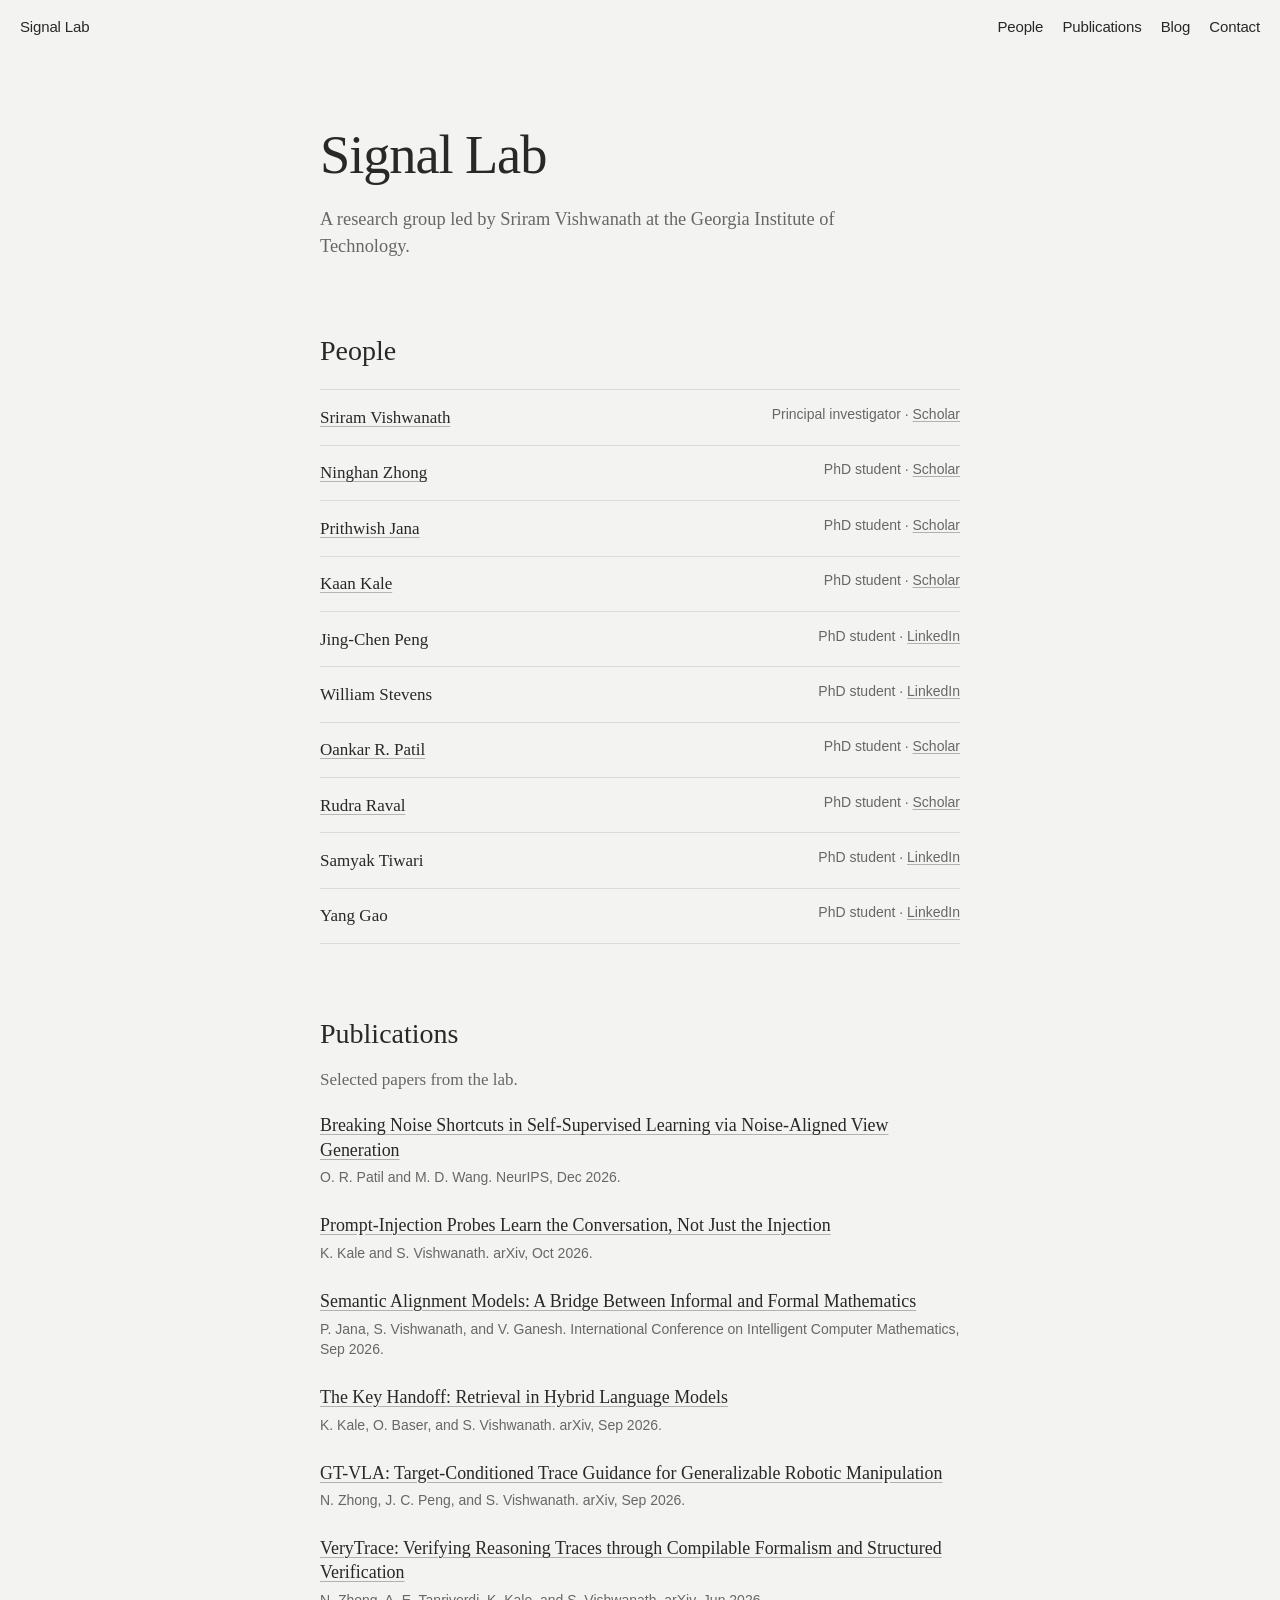
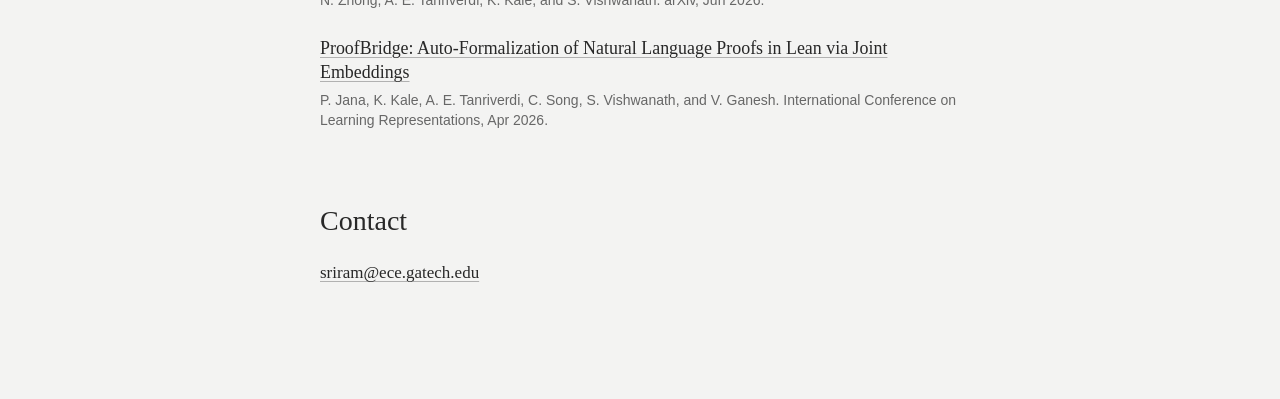
==== commit 5a83bf2f: "Add Yang Gao to people list" ====
--- a/index.html
+++ b/index.html
@@ -61,6 +61,10 @@
           <span class="name">Samyak Tiwari</span>
           <span class="meta">PhD student · <a href="https://www.linkedin.com/in/tiwari081/">LinkedIn</a></span>
         </li>
+        <li>
+          <span class="name">Yang Gao</span>
+          <span class="meta">PhD student · <a href="https://www.linkedin.com/in/yang-gao-40573a159/">LinkedIn</a></span>
+        </li>
       </ul>
     </section>
 
